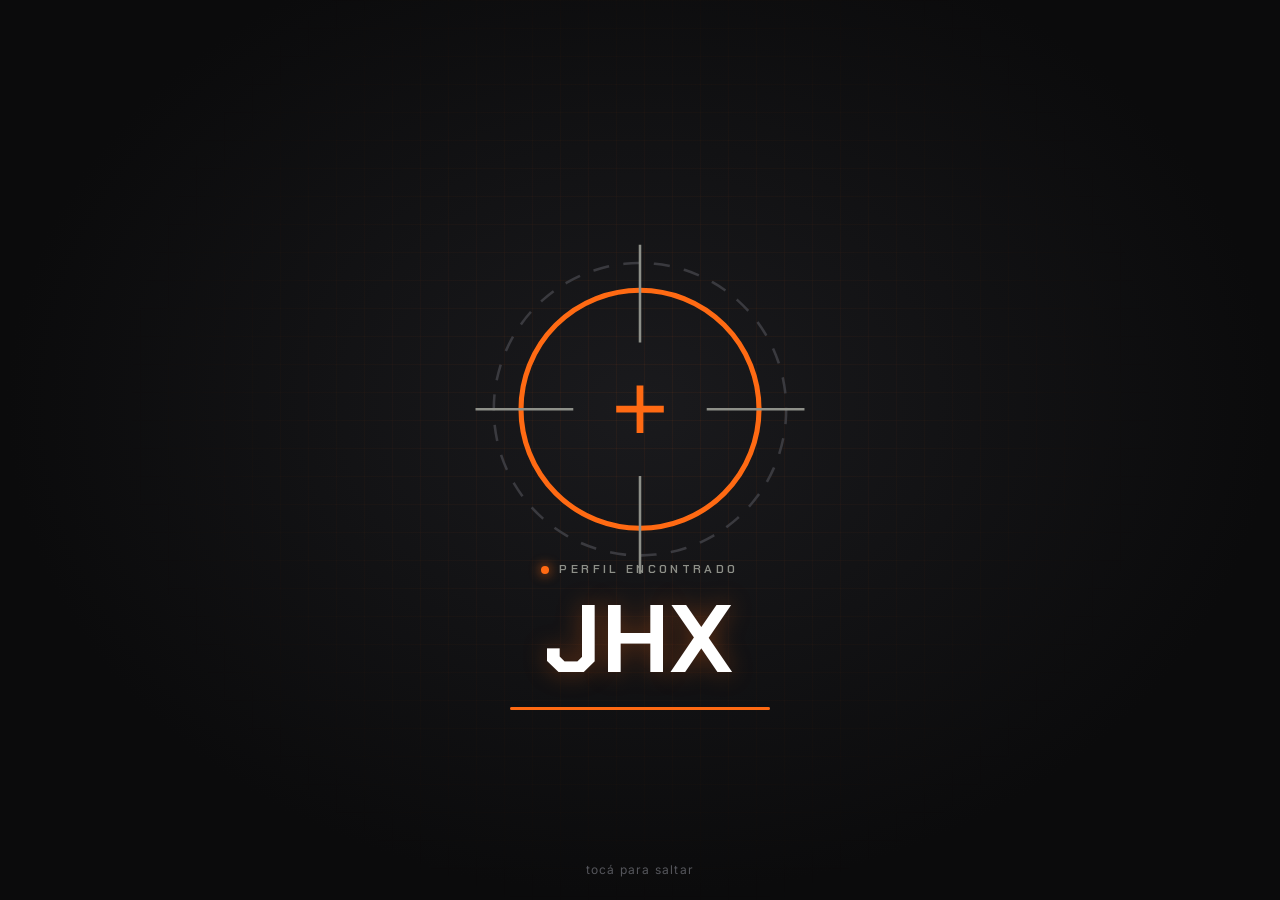
==== design/index.html @ 3d12dd2c "CS2-CARD: perfil web de jugadores con datos de Liquipedia" ====
<!doctype html>
<html lang="es">
<head>
<meta charset="utf-8">
<meta name="viewport" content="width=device-width, initial-scale=1, viewport-fit=cover">
<meta name="theme-color" content="#0b0b0c">
<!--META-->
<title>CS2-CARD</title>
<link rel="preconnect" href="https://fonts.googleapis.com">
<link rel="preconnect" href="https://fonts.gstatic.com" crossorigin>
<link href="https://fonts.googleapis.com/css2?family=Chakra+Petch:wght@500;600;700&family=Inter:wght@400;500;600;700&display=swap" rel="stylesheet">
<link rel="stylesheet" href="styles.css">
</head>
<body>

<!-- INTRO: se muestra al abrir desde el NFC. Tocar para saltar. -->
<div id="intro" aria-hidden="true">
  <div class="intro-grid"></div>
  <svg class="intro-cross" viewBox="0 0 200 200">
    <circle class="ic-ring" cx="100" cy="100" r="70"/>
    <circle class="ic-ring2" cx="100" cy="100" r="86"/>
    <path class="ic-line" d="M100 4 V60 M100 140 V196 M4 100 H60 M140 100 H196"/>
    <path class="ic-plus" d="M100 88 V112 M88 100 H112"/>
  </svg>
  <div class="intro-text">
    <div class="intro-status"><span class="dot"></span><span id="intro-status">NFC DETECTADO</span></div>
    <div class="intro-nick" id="intro-nick">&nbsp;</div>
    <div class="intro-bar"><i></i></div>
  </div>
  <div class="intro-skip">tocá para saltar</div>
</div>

<div id="app" hidden>
  <header class="hero">
    <div class="hero-stripes"><i></i><i></i></div>
    <div class="hero-cross"></div>
    <div class="hero-inner">
      <div class="brand">CS2-CARD <span>//</span> PLAYER PROFILE</div>
      <p class="ask reveal">¿VOS TENÉS NICK?</p>
      <h1 class="nick reveal" id="nick"></h1>
      <p class="realname reveal" id="realname"></p>
      <div class="chips reveal" id="chips"></div>
      <p class="headline reveal" id="headline"></p>
      <div class="socials reveal" id="socials"></div>
    </div>
  </header>

  <nav class="tabs" id="tabs" role="tablist"></nav>

  <main>
    <section class="panel" id="panel-overview" role="tabpanel">
      <div class="stats" id="stats"></div>
      <div class="split" id="split"></div>

      <div class="card">
        <div class="card-h"><h2>Actividad por año</h2><span class="legend"><i class="lg-e"></i>torneos <i class="lg-w"></i>títulos</span></div>
        <div class="chart" id="chart"></div>
      </div>

      <div class="card">
        <div class="card-h"><h2>Mejores resultados</h2></div>
        <div class="list" id="highlights"></div>
      </div>

      <div class="card">
        <div class="card-h"><h2>Trayectoria</h2><span class="muted" id="teams-count"></span></div>
        <ol class="timeline" id="timeline"></ol>
      </div>

      <div class="card" id="bio-card">
        <div class="card-h"><h2>Bio</h2><span class="muted">Liquipedia</span></div>
        <p class="bio" id="bio"></p>
        <div id="press"></div>
      </div>
    </section>

    <section class="panel" id="panel-results" role="tabpanel" hidden>
      <div class="filters" data-for="results"></div>
      <div class="list grouped" id="list-results"></div>
    </section>

    <section class="panel" id="panel-coaching" role="tabpanel" hidden>
      <div class="filters" data-for="coaching"></div>
      <div class="list grouped" id="list-coaching"></div>
    </section>
  </main>

  <footer class="foot">
    <div>Datos de <a id="src" target="_blank" rel="noopener">Liquipedia</a> · licencia CC BY-SA 3.0 · actualizado <span id="updated"></span></div>
    <div class="foot-brand">CS2-CARD · B4IT STUDIO</div>
  </footer>
</div>

<!--DATA-->
<script src="app.js"></script>
</body>
</html>
---- design/styles.css ----
/* CS2-CARD — player profile. Paleta de la tarjeta: negro / naranja / gris */
:root {
  --bg: #0b0b0c;
  --bg2: #121214;
  --card: #151517;
  --line: #242428;
  --text: #ececec;
  --muted: #8e9089;
  --orange: #ff6a13;
  --orange-2: #ff8a3d;
  --gold: #f5c542;
  --silver: #c9ccd1;
  --bronze: #d08a4f;
  --radius: 14px;
  --display: "Chakra Petch", "Bahnschrift", system-ui, sans-serif;
  --body: "Inter", system-ui, -apple-system, "Segoe UI", Roboto, sans-serif;
}

* { box-sizing: border-box; }
html { -webkit-text-size-adjust: 100%; }
body {
  margin: 0;
  background: var(--bg);
  color: var(--text);
  font-family: var(--body);
  font-size: 15px;
  line-height: 1.45;
  overflow-x: hidden;
}
body.locked { overflow: hidden; }
a { color: inherit; }
[hidden] { display: none !important; }

/* ---------------- INTRO ---------------- */
#intro {
  position: fixed; inset: 0; z-index: 50;
  background: radial-gradient(ellipse at 50% 45%, #1a1a1d 0%, var(--bg) 70%);
  display: grid; place-items: center;
  cursor: pointer;
  transition: opacity .6s ease, transform .6s ease;
}
#intro.out { opacity: 0; transform: scale(1.08); pointer-events: none; }
.intro-grid {
  position: absolute; inset: 0;
  background-image:
    linear-gradient(rgba(255,106,19,.06) 1px, transparent 1px),
    linear-gradient(90deg, rgba(255,106,19,.06) 1px, transparent 1px);
  background-size: 28px 28px;
  mask-image: radial-gradient(circle at 50% 45%, #000 0%, transparent 65%);
  animation: gridmove 6s linear infinite;
}
@keyframes gridmove { to { background-position: 0 28px, 28px 0; } }
.intro-cross {
  position: absolute; width: min(70vw, 340px); top: 50%; left: 50%;
  transform: translate(-50%, -62%);
  fill: none; stroke: var(--orange); stroke-linecap: square;
}
.ic-ring { stroke-width: 3; stroke-dasharray: 440; stroke-dashoffset: 440; animation: draw 1s .15s cubic-bezier(.6,0,.2,1) forwards; }
.ic-ring2 { stroke: #3a3a3f; stroke-width: 1.5; stroke-dasharray: 8 10; transform-origin: 100px 100px; animation: spin 8s linear infinite; }
.ic-line { stroke: var(--muted); stroke-width: 1.5; stroke-dasharray: 60; stroke-dashoffset: 60; animation: draw .7s .5s ease forwards; }
.ic-plus { stroke-width: 4; opacity: 0; animation: pop .35s .9s ease forwards; }
@keyframes draw { to { stroke-dashoffset: 0; } }
@keyframes spin { to { transform: rotate(360deg); } }
@keyframes pop { from { opacity: 0; transform: scale(.4); transform-origin: 100px 100px; } to { opacity: 1; transform: scale(1); transform-origin: 100px 100px; } }

.intro-text { position: absolute; left: 0; right: 0; top: 62%; text-align: center; padding: 0 20px; }
.intro-status {
  font-family: var(--display); font-weight: 600; letter-spacing: .28em; font-size: 12px; color: var(--muted);
  display: inline-flex; align-items: center; gap: 10px;
}
.intro-status .dot { width: 8px; height: 8px; border-radius: 50%; background: var(--orange); box-shadow: 0 0 12px var(--orange); animation: blink .8s steps(2) infinite; }
@keyframes blink { 50% { opacity: .2; } }
.intro-nick {
  font-family: var(--display); font-weight: 700; font-size: clamp(44px, 14vw, 96px); line-height: 1.05;
  letter-spacing: .02em; margin: 10px 0 16px; color: #fff;
  text-shadow: 0 0 24px rgba(255,106,19,.35);
}
.intro-bar { width: min(60vw, 260px); height: 3px; margin: 0 auto; background: #222; overflow: hidden; border-radius: 2px; }
.intro-bar i { display: block; height: 100%; width: 0; background: var(--orange); animation: load 1.9s .2s cubic-bezier(.5,0,.2,1) forwards; }
@keyframes load { to { width: 100%; } }
.intro-skip { position: absolute; bottom: calc(22px + env(safe-area-inset-bottom)); font-size: 12px; color: #55565c; letter-spacing: .1em; }

/* ---------------- HERO ---------------- */
.hero {
  position: relative; overflow: hidden; contain: paint;
  padding: calc(26px + env(safe-area-inset-top)) 20px 26px;
  background: linear-gradient(180deg, #141416 0%, var(--bg) 100%);
  border-bottom: 1px solid var(--line);
}
.hero-stripes { position: absolute; inset: 0; pointer-events: none; }
.hero-stripes i {
  position: absolute; top: -20%; height: 140%; width: 90px; background: var(--orange);
  transform: skewX(-38deg) translateX(140vw); right: -40px;
  animation: stripe .9s .15s cubic-bezier(.2,.8,.2,1) forwards;
}
.hero-stripes i + i { width: 22px; right: 70px; opacity: .55; animation-delay: .28s; }
@keyframes stripe { to { transform: skewX(-38deg) translateX(0); } }
.hero-cross {
  position: absolute; right: 18px; bottom: 16px; width: 64px; height: 64px; border-radius: 50%;
  border: 2px solid rgba(255,255,255,.12);
}
.hero-cross::before, .hero-cross::after { content: ""; position: absolute; background: rgba(255,255,255,.12); }
.hero-cross::before { left: 50%; top: -10px; bottom: -10px; width: 1px; }
.hero-cross::after { top: 50%; left: -10px; right: -10px; height: 1px; }
.hero-inner { position: relative; max-width: 880px; margin: 0 auto; }
.hero-photo {
  position: absolute; right: 0; top: 0; bottom: 0; width: 62%; background: center top / cover no-repeat;
  mask-image: linear-gradient(90deg, transparent 0%, #000 55%); -webkit-mask-image: linear-gradient(90deg, transparent 0%, #000 55%);
  opacity: 0; animation: fadein .9s .3s ease forwards; filter: grayscale(.2) contrast(1.05);
}
@keyframes fadein { to { opacity: .9; } }
.brand { font-family: var(--display); font-size: 11px; letter-spacing: .3em; color: var(--muted); }
.brand span { color: var(--orange); }
.ask { font-family: var(--display); font-weight: 600; letter-spacing: .12em; color: var(--muted); margin: 22px 0 0; font-size: 13px; }
.nick {
  font-family: var(--display); font-weight: 700; font-style: italic; text-transform: uppercase;
  font-size: clamp(56px, 19vw, 132px); line-height: .9; margin: 4px 0 6px; letter-spacing: -.01em;
  background: linear-gradient(180deg, #fff 0%, #c9ccd1 100%); -webkit-background-clip: text; background-clip: text; color: transparent;
  max-width: 78%; overflow-wrap: anywhere;
}
.realname { margin: 0; font-size: 17px; color: #cfd0d2; }
.chips { display: flex; flex-wrap: wrap; gap: 8px; margin: 16px 0 0; }
.chip {
  display: inline-flex; align-items: center; gap: 6px; padding: 6px 10px; border-radius: 999px;
  background: rgba(255,255,255,.06); border: 1px solid var(--line); font-size: 13px; font-weight: 500;
}
.chip.o { background: rgba(255,106,19,.14); border-color: rgba(255,106,19,.45); color: var(--orange-2); }
.headline { color: #b9bbbf; margin: 16px 0 0; max-width: 620px; font-size: 14.5px; }
.socials { display: flex; flex-wrap: wrap; gap: 8px; margin-top: 18px; }
.soc {
  display: inline-flex; align-items: center; gap: 8px; padding: 9px 12px; border-radius: 10px;
  background: var(--card); border: 1px solid var(--line); text-decoration: none; font-size: 13px; font-weight: 600;
  transition: transform .15s ease, border-color .15s ease;
}
.soc:active, .soc:hover { transform: translateY(-2px); border-color: var(--orange); }
.soc svg { width: 16px; height: 16px; fill: currentColor; }
.soc .b { width: 20px; height: 20px; border-radius: 6px; display: grid; place-items: center; font-size: 10px; font-weight: 800; color: #fff; }

.reveal { opacity: 0; transform: translateY(14px); }
.shown .reveal { animation: up .6s cubic-bezier(.2,.8,.2,1) forwards; }
.shown .reveal:nth-child(2) { animation-delay: .05s; }
.shown .reveal:nth-child(3) { animation-delay: .12s; }
.shown .reveal:nth-child(4) { animation-delay: .2s; }
.shown .reveal:nth-child(5) { animation-delay: .28s; }
.shown .reveal:nth-child(6) { animation-delay: .36s; }
.shown .reveal:nth-child(7) { animation-delay: .44s; }
@keyframes up { to { opacity: 1; transform: none; } }

/* ---------------- TABS ---------------- */
.tabs {
  position: sticky; top: 0; z-index: 10;
  display: flex; gap: 4px; padding: 10px 16px; max-width: 100%;
  background: rgba(11,11,12,.86); backdrop-filter: blur(12px); -webkit-backdrop-filter: blur(12px);
  border-bottom: 1px solid var(--line);
  justify-content: center;
}
.tab {
  flex: 1 1 0; min-width: 0; max-width: 200px; appearance: none; border: 0; cursor: pointer;
  background: transparent; color: var(--muted); padding: 10px 8px; border-radius: 10px;
  font-family: var(--display); font-weight: 600; font-size: clamp(12px, 3.6vw, 14px); letter-spacing: .06em; text-transform: uppercase;
  position: relative; white-space: nowrap;
}
.tab[aria-selected="true"] { color: #fff; background: rgba(255,255,255,.05); }
.tab[aria-selected="true"]::after {
  content: ""; position: absolute; left: 22%; right: 22%; bottom: 3px; height: 2px; background: var(--orange); border-radius: 2px;
  animation: grow .3s ease;
}
.tab .n { font-family: var(--body); font-size: 11px; color: var(--muted); margin-left: 4px; letter-spacing: 0; }
@keyframes grow { from { left: 50%; right: 50%; } }

/* ---------------- PANELS ---------------- */
main { max-width: 880px; overflow-x: clip; margin: 0 auto; padding: 18px 16px 10px; }
.panel { animation: fade .35s ease; }
@keyframes fade { from { opacity: 0; transform: translateY(8px); } }

.stats { display: grid; grid-template-columns: repeat(2, minmax(0, 1fr)); gap: 10px; }
@media (min-width: 640px) { .stats { grid-template-columns: repeat(4, minmax(0, 1fr)); } }
.stat {
  position: relative; overflow: hidden;
  background: var(--card); border: 1px solid var(--line); border-radius: var(--radius); padding: 14px 14px 12px;
}
.stat::before { content: ""; position: absolute; left: 0; top: 0; bottom: 0; width: 3px; background: var(--orange); transform: scaleY(0); transform-origin: top; transition: transform .6s ease; }
.stat.in::before { transform: scaleY(1); }
.stat .v { font-family: var(--display); font-weight: 700; font-size: clamp(24px, 8vw, 30px); line-height: 1; white-space: nowrap; }
.stat .k { color: var(--muted); font-size: 12px; margin-top: 6px; text-transform: uppercase; letter-spacing: .08em; }
.stat .s { color: #6f7176; font-size: 11.5px; margin-top: 2px; }
.stat.wide { grid-column: span 2; }

.split { display: grid; grid-template-columns: repeat(auto-fit, minmax(150px, 1fr)); gap: 10px; margin-top: 10px; }
.split > div { background: var(--bg2); border: 1px dashed var(--line); border-radius: var(--radius); padding: 10px 12px; font-size: 13px; color: #b9bbbf; }
.split b { font-family: var(--display); color: #fff; font-size: 12px; letter-spacing: .12em; text-transform: uppercase; display: block; margin-bottom: 2px; }
.split b i { color: var(--orange); font-style: normal; }

.card { background: var(--card); border: 1px solid var(--line); border-radius: var(--radius); padding: 16px; margin-top: 14px; }
.card-h { display: flex; align-items: baseline; justify-content: space-between; gap: 10px; margin-bottom: 12px; }
.card-h h2 { margin: 0; font-family: var(--display); font-size: 15px; letter-spacing: .1em; text-transform: uppercase; }
.muted { color: var(--muted); font-size: 12px; }
.legend { font-size: 11px; color: var(--muted); display: flex; align-items: center; gap: 6px; }
.legend i { width: 10px; height: 10px; border-radius: 2px; display: inline-block; }
.lg-e { background: #3a3b40; } .lg-w { background: var(--orange); }

/* chart */
.chart { display: flex; align-items: flex-end; gap: 4px; height: 150px; padding-top: 18px; overflow-x: auto; scrollbar-width: none; }
.chart::-webkit-scrollbar { display: none; }
.bar { flex: 1 0 18px; display: flex; flex-direction: column; align-items: center; justify-content: flex-end; height: 100%; position: relative; }
.bar .col { width: 100%; max-width: 30px; min-height: 2px; background: #3a3b40; border-radius: 4px 4px 1px 1px; position: relative; transform-origin: bottom; }
.bar .win { position: absolute; left: 0; right: 0; bottom: 0; background: var(--orange); border-radius: 4px 4px 1px 1px; }
.chart.in .col { animation: rise .9s cubic-bezier(.2,.8,.2,1) both; }
@keyframes rise { from { transform: scaleY(0); } }
.bar .y { font-size: 10px; color: var(--muted); margin-top: 6px; transform: rotate(-45deg); white-space: nowrap; height: 14px; }
.bar .c { position: absolute; top: -16px; font-size: 10px; color: #b9bbbf; opacity: 0; transition: opacity .3s .8s; }
.chart.in .bar .c { opacity: 1; }

/* result rows */
.list { display: flex; flex-direction: column; gap: 8px; }
.row {
  display: grid; grid-template-columns: 52px minmax(0, 1fr) auto; gap: 12px; align-items: center;
  background: var(--bg2); border: 1px solid var(--line); border-radius: 12px; padding: 10px 12px;
  text-decoration: none; color: inherit;
  opacity: 0; transform: translateX(-10px);
  animation: slide .45s cubic-bezier(.2,.8,.2,1) forwards;
}
@keyframes slide { to { opacity: 1; transform: none; } }
.place {
  height: 42px; border-radius: 10px; display: grid; place-items: center; text-align: center;
  font-family: var(--display); font-weight: 700; font-size: 17px; line-height: 1;
  background: #202024; color: #cfd0d2;
}
.place small { display: block; font-size: 10px; font-weight: 600; opacity: .8; }
.place.p1 { background: linear-gradient(135deg, #ffd66b, #d9a21b); color: #2a1d00; }
.place.p2 { background: linear-gradient(135deg, #eef0f3, #a9adb4); color: #1b1c1f; }
.place.p3 { background: linear-gradient(135deg, #e7a672, #a4612f); color: #2a1300; }
.row .t { font-weight: 600; font-size: 14px; line-height: 1.25; overflow-wrap: anywhere; }
.flag { width: 20px; height: 15px; border-radius: 2px; object-fit: cover; }
.row .m { color: var(--muted); font-size: 12px; margin-top: 3px; display: flex; flex-wrap: wrap; gap: 4px 8px; }
.row .m .tier { color: var(--orange-2); }
.row .vs { font-size: 12.5px; color: #cfd0d2; margin-top: 4px; }
.row .vs b { font-family: var(--display); color: #fff; }
.row .pr { font-family: var(--display); font-weight: 700; font-size: 14px; color: #fff; text-align: right; white-space: nowrap; }
.row .pr.z { color: #4a4b50; font-weight: 500; }
.yearh {
  font-family: var(--display); font-weight: 700; font-size: 13px; letter-spacing: .2em; color: var(--muted);
  display: flex; align-items: center; gap: 10px; margin: 14px 2px 2px;
}
.yearh::after { content: ""; flex: 1; height: 1px; background: var(--line); }
.yearh span { color: var(--orange); font-size: 11px; letter-spacing: .05em; }

.filters { display: flex; gap: 6px; overflow-x: auto; padding: 2px 0 8px; scrollbar-width: none; }
.filters::-webkit-scrollbar { display: none; }
.fbtn {
  flex: none; appearance: none; cursor: pointer; border: 1px solid var(--line); background: var(--card); color: #cfd0d2;
  border-radius: 999px; padding: 7px 12px; font: 600 12.5px var(--body);
}
.fbtn[aria-pressed="true"] { background: var(--orange); border-color: var(--orange); color: #1a0b00; }
.summary { color: var(--muted); font-size: 12.5px; margin: 2px 2px 6px; }
.summary b { color: #fff; }

/* timeline */
.timeline { list-style: none; margin: 0; padding: 0 0 0 16px; position: relative; }
.timeline::before { content: ""; position: absolute; left: 4px; top: 6px; bottom: 6px; width: 2px; background: linear-gradient(var(--orange), #2a2a2e); }
.timeline li { position: relative; padding: 6px 0 10px 10px; }
.timeline li.in { animation: up .45s cubic-bezier(.2,.8,.2,1) both; }
.timeline li::before { content: ""; position: absolute; left: -16px; top: 12px; width: 10px; height: 10px; border-radius: 50%; background: var(--bg); border: 2px solid var(--orange); }
.timeline li.coach::before { border-color: var(--muted); }
.timeline .tm { font-weight: 600; }
.timeline .dt { color: var(--muted); font-size: 12px; }
.timeline .rl { font-size: 10.5px; padding: 1px 6px; border-radius: 4px; background: #26262a; color: #cfd0d2; margin-left: 6px; letter-spacing: .06em; text-transform: uppercase; }
.timeline .gm { font-family: var(--display); font-size: 11px; letter-spacing: .15em; color: var(--orange); text-transform: uppercase; margin: 10px 0 2px -10px; }

.bio { margin: 0; color: #b9bbbf; font-size: 14px; }
.press { display: block; margin-top: 10px; padding: 10px 12px; border-radius: 10px; background: var(--bg2); border: 1px solid var(--line); text-decoration: none; font-size: 13px; color: #cfd0d2; }
.press:hover { border-color: var(--orange); }

.empty { color: var(--muted); text-align: center; padding: 30px 10px; }

.foot { max-width: 880px; margin: 16px auto 0; padding: 18px 16px calc(28px + env(safe-area-inset-bottom)); color: #5c5d62; font-size: 11.5px; text-align: center; border-top: 1px solid var(--line); }
.foot a { color: #8e9089; }
.foot-brand { font-family: var(--display); letter-spacing: .3em; margin-top: 6px; color: #3d3e42; }

@media (prefers-reduced-motion: reduce) {
  *, *::before, *::after { animation-duration: .01ms !important; animation-delay: 0ms !important; transition-duration: .01ms !important; }
}
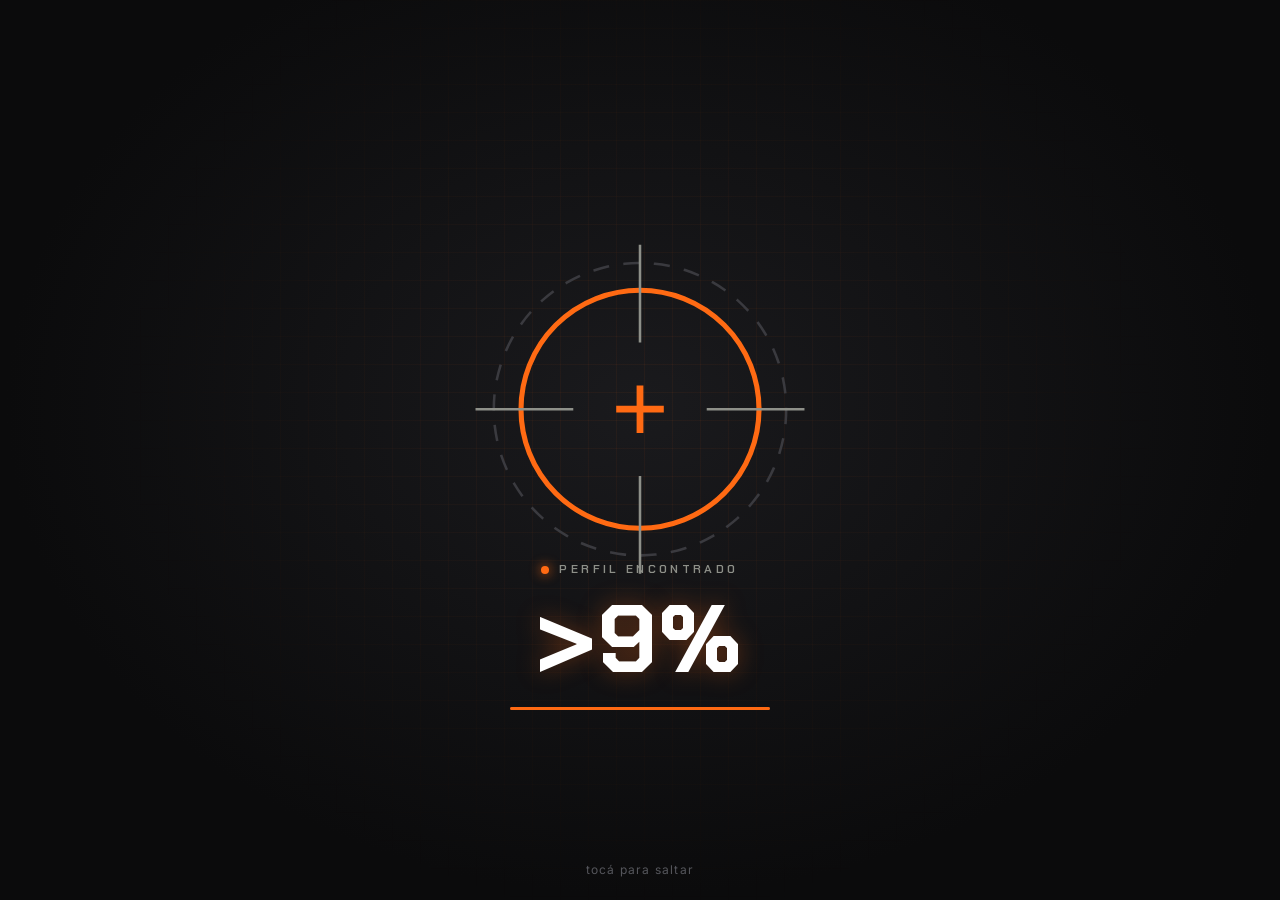
==== commit ea4ea1c3: "firma 'created by DARKS1DE' en el pie de todas las páginas" ====
--- a/design/index.html
+++ b/design/index.html
@@ -88,6 +88,7 @@
   <footer class="foot">
     <div>Datos de <a id="src" target="_blank" rel="noopener">Liquipedia</a> · licencia CC BY-SA 3.0 · actualizado <span id="updated"></span></div>
     <div class="foot-brand">CS2-CARD · B4IT STUDIO</div>
+    <div class="signature">created by <a href="https://x.com/darks1de_gg" target="_blank" rel="noopener">DARKS1DE</a></div>
   </footer>
 </div>
 
--- a/design/styles.css
+++ b/design/styles.css
@@ -276,6 +276,8 @@
 .foot { max-width: 880px; margin: 16px auto 0; padding: 18px 16px calc(28px + env(safe-area-inset-bottom)); color: #5c5d62; font-size: 11.5px; text-align: center; border-top: 1px solid var(--line); }
 .foot a { color: #8e9089; }
 .foot-brand { font-family: var(--display); letter-spacing: .3em; margin-top: 6px; color: #3d3e42; }
+.signature { margin-top: 10px; font-size: 10.5px; color: #4a4b50; }
+.signature a { color: #4a4b50; text-decoration: underline; text-underline-offset: 2px; }
 
 @media (prefers-reduced-motion: reduce) {
   *, *::before, *::after { animation-duration: .01ms !important; animation-delay: 0ms !important; transition-duration: .01ms !important; }
